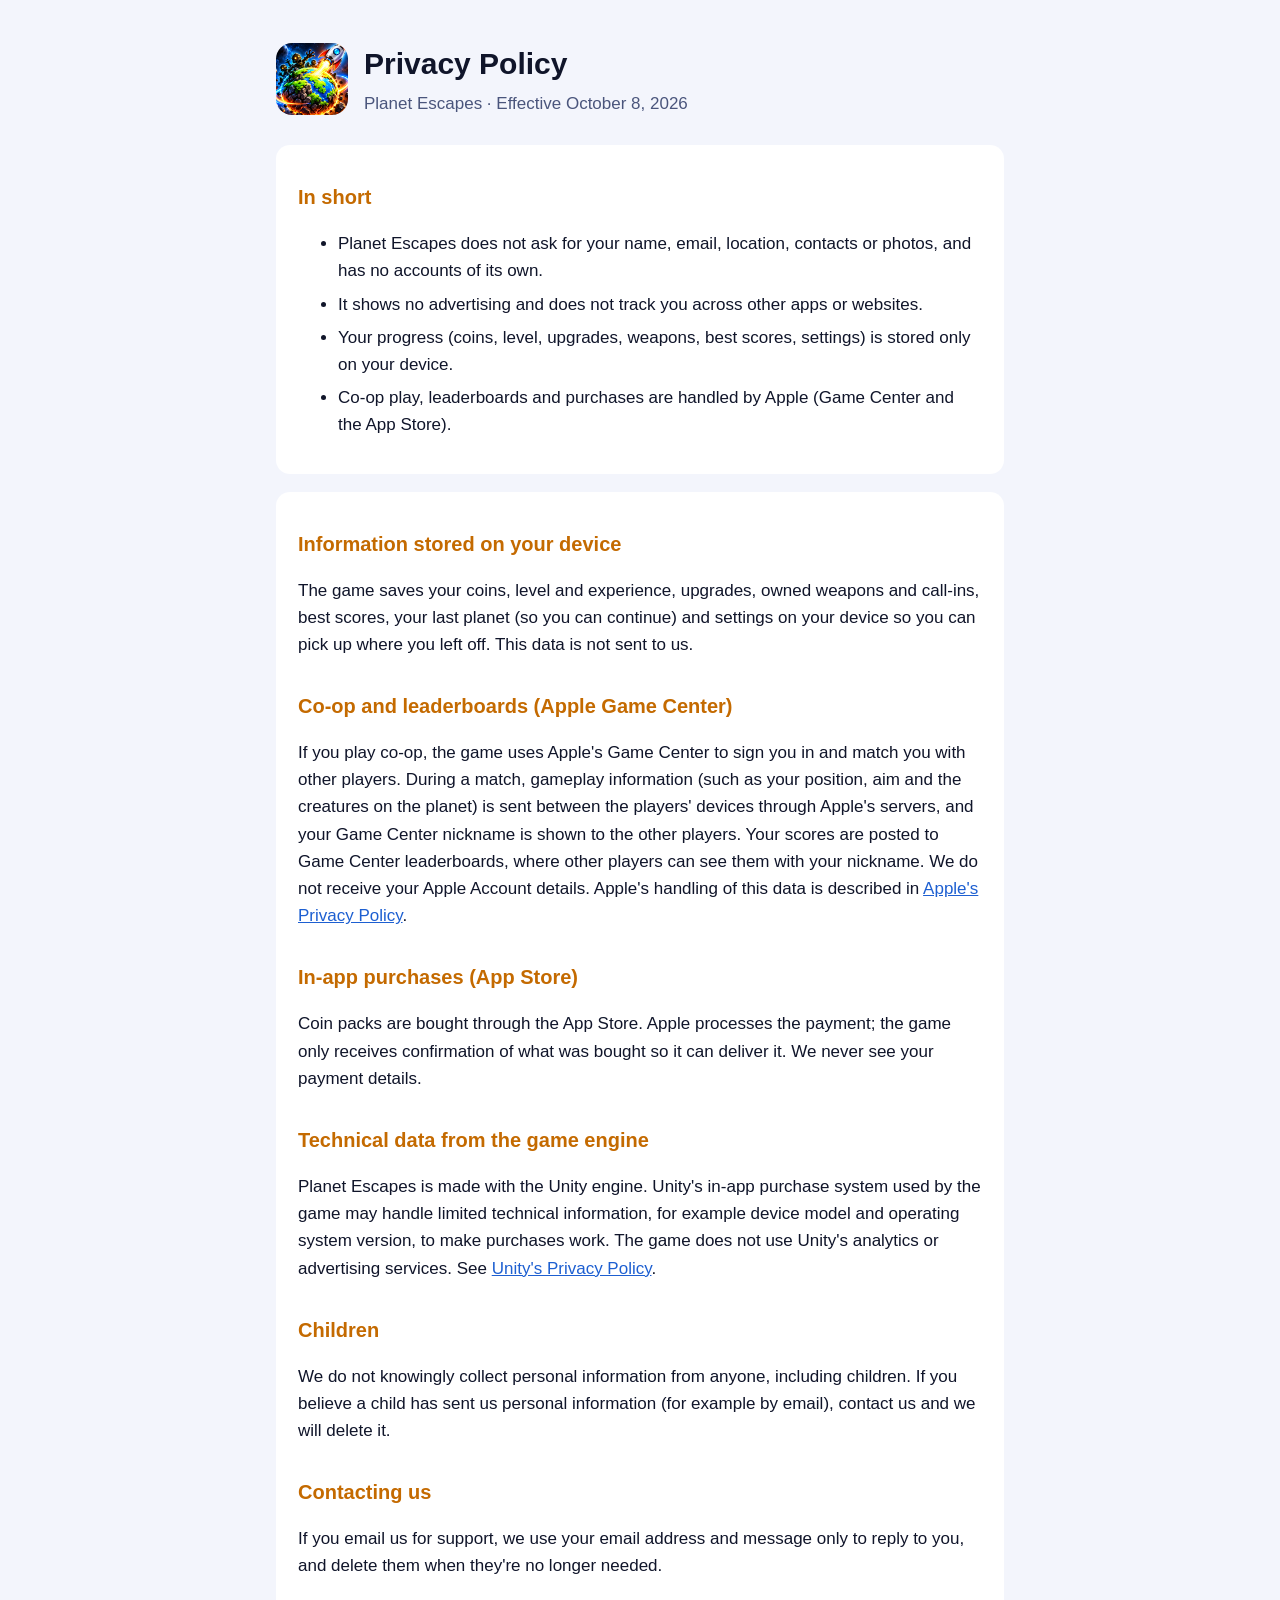
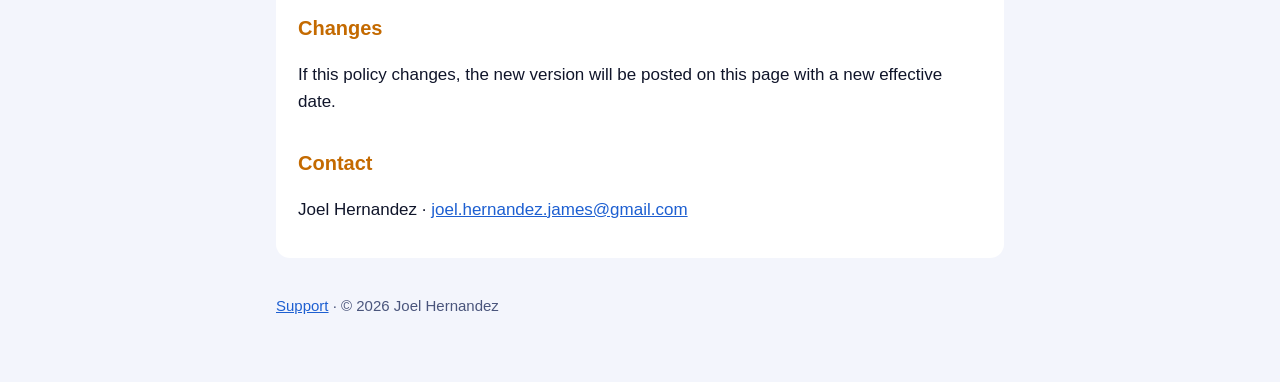
==== privacy.html @ 72485e7e "Planet Escapes support and privacy pages" ====
<!doctype html>
<html lang="en"><head><meta charset="utf-8"><meta name="viewport" content="width=device-width,initial-scale=1">
<title>Planet Escapes Privacy Policy</title><meta name="description" content="How Planet Escapes handles your information.">
<link rel="stylesheet" href="style.css"><link rel="icon" href="icon.png"></head>
<body><main>
<header><img src="icon.png" alt=""><div><h1>Privacy Policy</h1><p class="sub">Planet Escapes · Effective October 8, 2026</p></div></header>

<section>
<h2>In short</h2>
<ul>
<li>Planet Escapes does not ask for your name, email, location, contacts or photos, and has no accounts of its own.</li>
<li>It shows no advertising and does not track you across other apps or websites.</li>
<li>Your progress (coins, level, upgrades, weapons, best scores, settings) is stored only on your device.</li>
<li>Co-op play, leaderboards and purchases are handled by Apple (Game Center and the App Store).</li>
</ul>
</section>

<section>
<h2>Information stored on your device</h2>
<p>The game saves your coins, level and experience, upgrades, owned weapons and call-ins, best scores, your last planet (so you can continue) and settings on your device so you can pick up where you left off. This data is not sent to us.</p>

<h2>Co-op and leaderboards (Apple Game Center)</h2>
<p>If you play co-op, the game uses Apple's Game Center to sign you in and match you with other players. During a match, gameplay information (such as your position, aim and the creatures on the planet) is sent between the players' devices through Apple's servers, and your Game Center nickname is shown to the other players. Your scores are posted to Game Center leaderboards, where other players can see them with your nickname. We do not receive your Apple Account details. Apple's handling of this data is described in <a href="https://www.apple.com/legal/privacy/">Apple's Privacy Policy</a>.</p>

<h2>In-app purchases (App Store)</h2>
<p>Coin packs are bought through the App Store. Apple processes the payment; the game only receives confirmation of what was bought so it can deliver it. We never see your payment details.</p>

<h2>Technical data from the game engine</h2>
<p>Planet Escapes is made with the Unity engine. Unity's in-app purchase system used by the game may handle limited technical information, for example device model and operating system version, to make purchases work. The game does not use Unity's analytics or advertising services. See <a href="https://unity.com/legal/privacy-policy">Unity's Privacy Policy</a>.</p>

<h2>Children</h2>
<p>We do not knowingly collect personal information from anyone, including children. If you believe a child has sent us personal information (for example by email), contact us and we will delete it.</p>

<h2>Contacting us</h2>
<p>If you email us for support, we use your email address and message only to reply to you, and delete them when they're no longer needed.</p>

<h2>Changes</h2>
<p>If this policy changes, the new version will be posted on this page with a new effective date.</p>

<h2>Contact</h2>
<p>Joel Hernandez · <a href="mailto:joel.hernandez.james@gmail.com">joel.hernandez.james@gmail.com</a></p>
</section>

<nav><a href="index.html">Support</a> · © 2026 Joel Hernandez</nav>
</main></body></html>
---- style.css ----
:root{--bg:#0b1446;--card:#131d5a;--fg:#eef3ff;--muted:#b9c6ef;--accent:#ffb62e;--link:#8fc1ff}
@media (prefers-color-scheme:light){:root{--bg:#f3f5fc;--card:#fff;--fg:#10152a;--muted:#4a557c;--accent:#c46a00;--link:#1d5fd1}}
*{box-sizing:border-box}body{margin:0;background:var(--bg);color:var(--fg);font:17px/1.6 -apple-system,BlinkMacSystemFont,"Segoe UI",Roboto,sans-serif}
main{max-width:760px;margin:0 auto;padding:40px 16px 64px}header{display:flex;align-items:center;gap:16px;margin-bottom:28px}
header img{width:72px;height:72px;border-radius:16px}h1{margin:0;font-size:30px}h2{margin-top:32px;color:var(--accent);font-size:20px}
.sub{color:var(--muted);margin:2px 0 0}section{background:var(--card);border-radius:14px;padding:4px 22px 18px;margin:18px 0}
a{color:var(--link)}nav{margin-top:36px;color:var(--muted);font-size:15px}li{margin:6px 0}
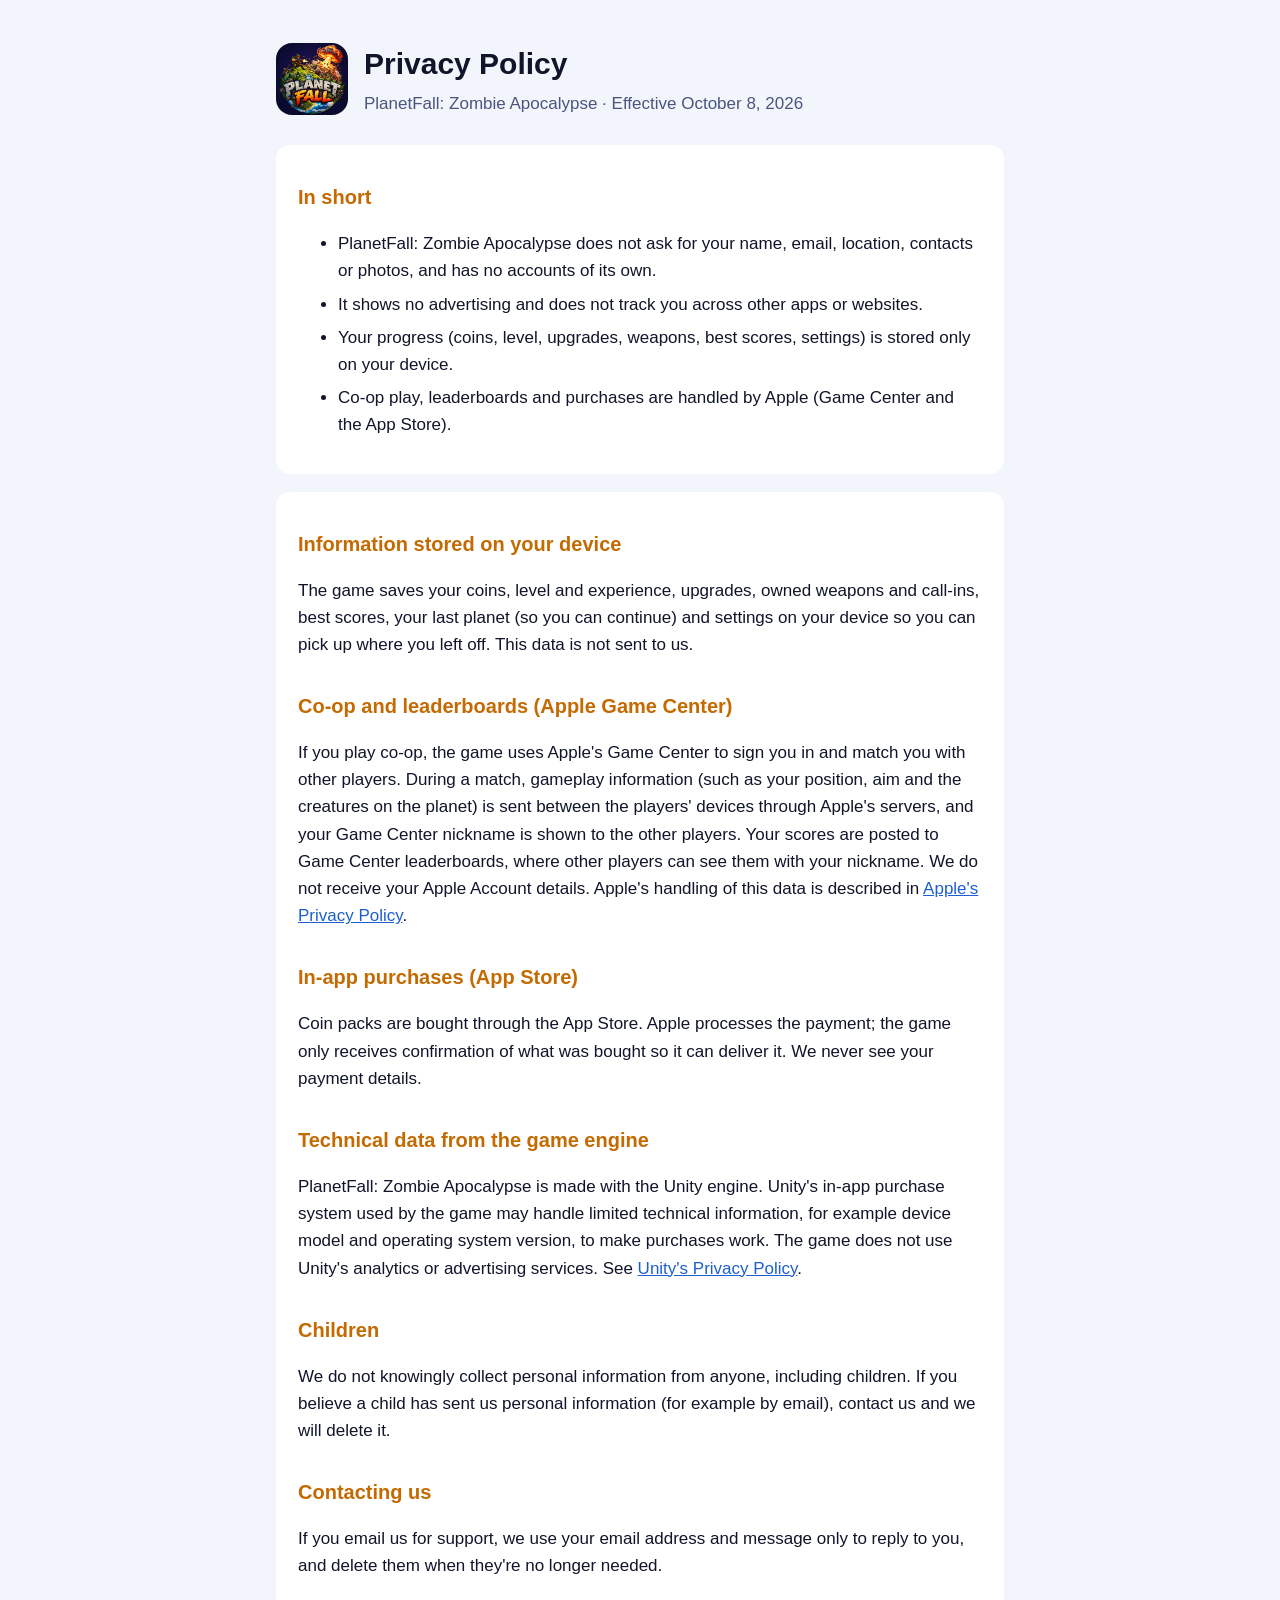
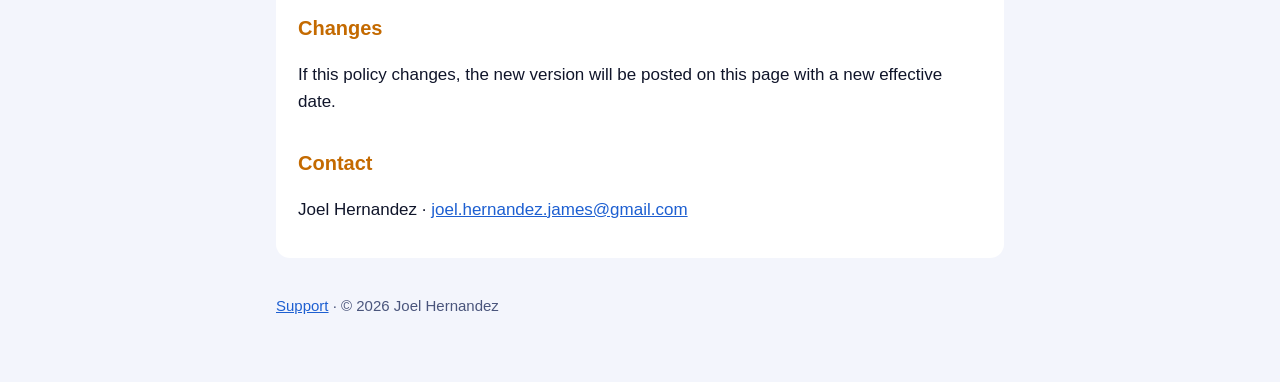
==== commit 0658b58e: "PlanetFall: Zombie Apocalypse support and privacy pages" ====
--- a/privacy.html
+++ b/privacy.html
@@ -1,14 +1,14 @@
 <!doctype html>
 <html lang="en"><head><meta charset="utf-8"><meta name="viewport" content="width=device-width,initial-scale=1">
-<title>Planet Escapes Privacy Policy</title><meta name="description" content="How Planet Escapes handles your information.">
+<title>PlanetFall: Zombie Apocalypse Privacy Policy</title><meta name="description" content="How PlanetFall: Zombie Apocalypse handles your information.">
 <link rel="stylesheet" href="style.css"><link rel="icon" href="icon.png"></head>
 <body><main>
-<header><img src="icon.png" alt=""><div><h1>Privacy Policy</h1><p class="sub">Planet Escapes · Effective October 8, 2026</p></div></header>
+<header><img src="icon.png" alt=""><div><h1>Privacy Policy</h1><p class="sub">PlanetFall: Zombie Apocalypse · Effective October 8, 2026</p></div></header>
 
 <section>
 <h2>In short</h2>
 <ul>
-<li>Planet Escapes does not ask for your name, email, location, contacts or photos, and has no accounts of its own.</li>
+<li>PlanetFall: Zombie Apocalypse does not ask for your name, email, location, contacts or photos, and has no accounts of its own.</li>
 <li>It shows no advertising and does not track you across other apps or websites.</li>
 <li>Your progress (coins, level, upgrades, weapons, best scores, settings) is stored only on your device.</li>
 <li>Co-op play, leaderboards and purchases are handled by Apple (Game Center and the App Store).</li>
@@ -26,7 +26,7 @@
 <p>Coin packs are bought through the App Store. Apple processes the payment; the game only receives confirmation of what was bought so it can deliver it. We never see your payment details.</p>
 
 <h2>Technical data from the game engine</h2>
-<p>Planet Escapes is made with the Unity engine. Unity's in-app purchase system used by the game may handle limited technical information, for example device model and operating system version, to make purchases work. The game does not use Unity's analytics or advertising services. See <a href="https://unity.com/legal/privacy-policy">Unity's Privacy Policy</a>.</p>
+<p>PlanetFall: Zombie Apocalypse is made with the Unity engine. Unity's in-app purchase system used by the game may handle limited technical information, for example device model and operating system version, to make purchases work. The game does not use Unity's analytics or advertising services. See <a href="https://unity.com/legal/privacy-policy">Unity's Privacy Policy</a>.</p>
 
 <h2>Children</h2>
 <p>We do not knowingly collect personal information from anyone, including children. If you believe a child has sent us personal information (for example by email), contact us and we will delete it.</p>
